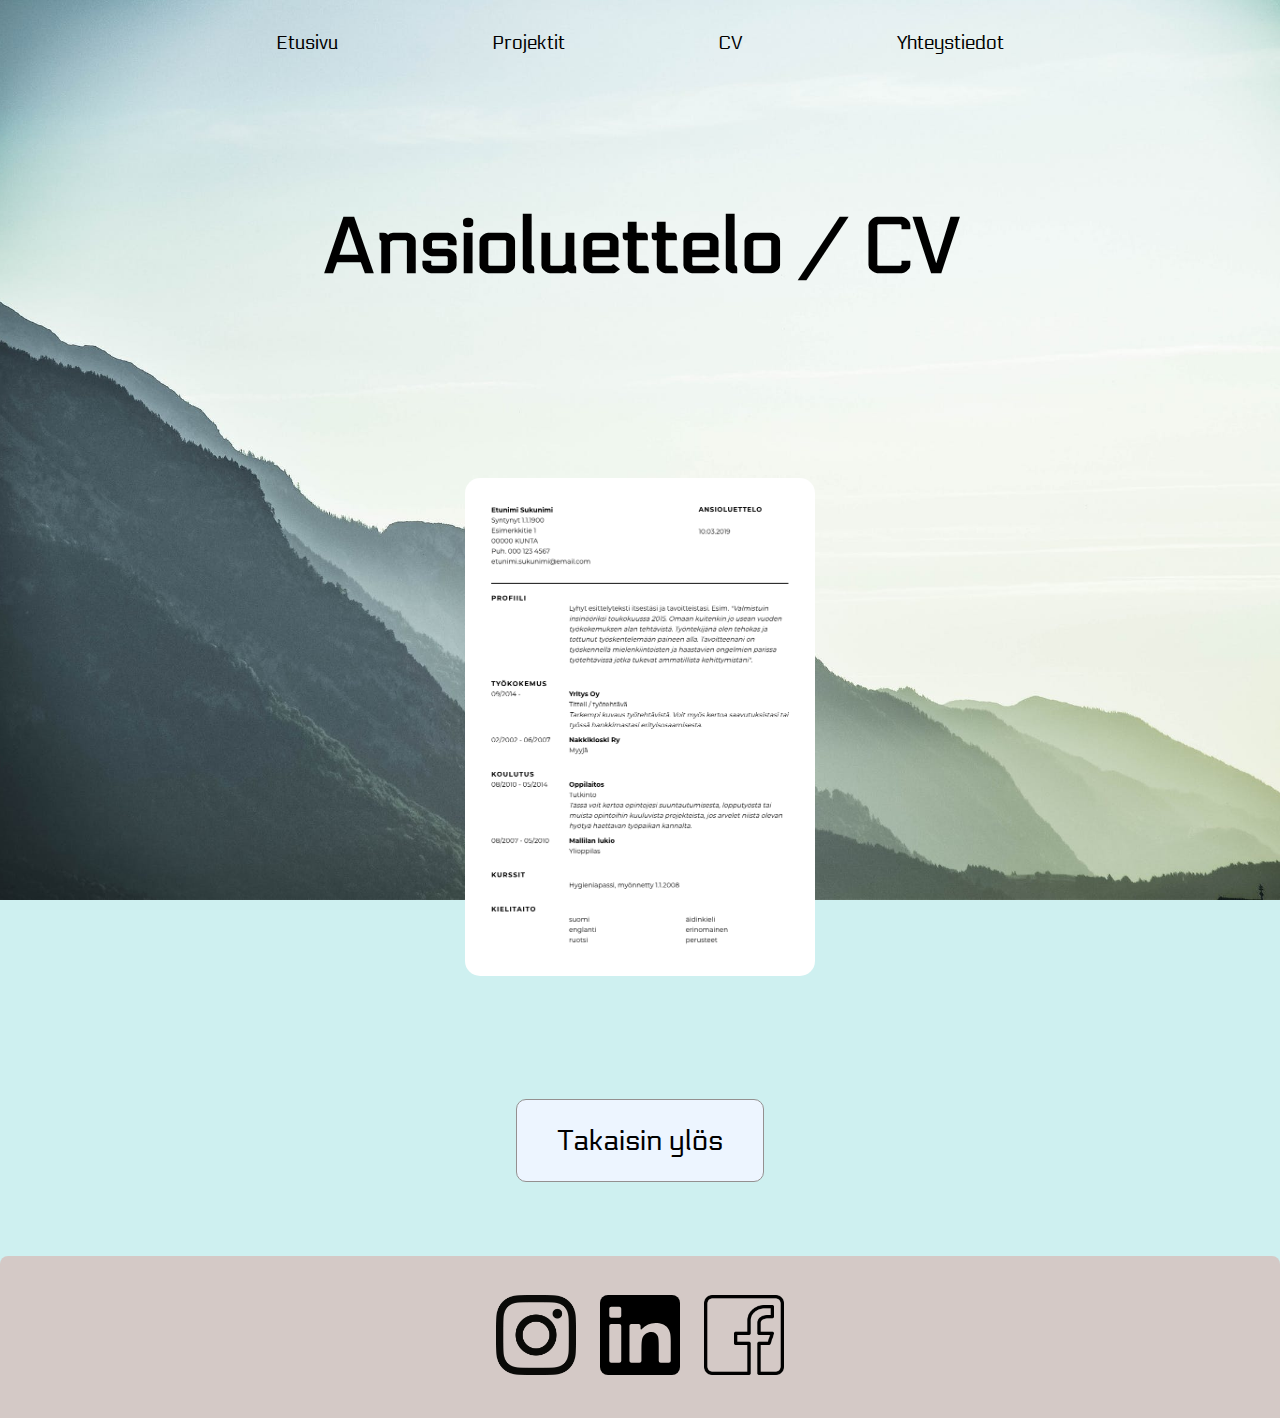
==== cv.html @ 3bc43d0e "initial commit" ====
<!DOCTYPE html>
<html lang="en">
  <head>
    <meta charset="UTF-8">
    <meta name="viewport" content="width=device-width, initial-scale=1.0">
    <meta http-equiv="X-UA-Compatible" content="ie=edge">
    <link rel="stylesheet" href="style.css">
    <title>Portfolio</title> 
  </head>
  <body>
    <div class="container">
      <header>
        <nav>
          <a href="#" class="hide-desktop">
            <img src="Hamburger_icon.svg.png" alt="toggle menu" class="menu" id="menu">
          </a>

          <ul class="show-desktop hide-mobile" id="nav">
            <li id="exit" class="exit-btn hide-desktop"><img src="cross-small-01-512.png" alt="exit menu"></li>
            <li><a href="index.html">Etusivu</a></li>
            <li><a href="projektit.html">Projektit</a></li>
            <li><a href="cv.html">CV</a></li>
            <li><a href="yhteystiedot.html">Yhteystiedot</a></li>
          </ul>
          
        </nav>
      </header>

      <section>
        <h1>Ansioluettelo / CV</h1>
          <a href="cv-malli.png">
          <img src="cv-malli.png" alt="profile picture" class="profile-pic">
          </a>
      </section>
    </div>


    <div class="container">
      <a href="#top" class="cta">Takaisin ylös</a>
    </div>

      
    <footer>
      <div class="footer-container">
        <div class="container">
          <ul>
            <li>
              <a href="#">
                <img src="ig-icon-5.png" class="ig-icon" alt="ig icon">
              </a>
            </li>
            <li>
              <a href="#">
                <img src="linkedin-icon.svg" class="linkedin-icon" alt="linkedin icon">
              </a>
            </li>
            <li>
              <a href="#">
                <img src="facebook-icon-4.png" class="facebook-icon" alt="facebook icon">
              </a>
            </li>
          </ul>
        </div>
      </div>
    </footer>

    
    <script>
    
      var menu = document.getElementById('menu');
      var nav= document.getElementById('nav');
      
      menu.addEventListener('click', function(e) {
        nav.classList.toggle('hide-mobile');
        e.preventDefault();
      });

      exit.addEventListener('click', function(e) {
        nav.classList.add('hide-mobile');
        e.preventDefault();
      });




    
    </script>


  </body>

</html>
---- style.css ----
@import url('https://fonts.googleapis.com/css?family=Electrolize|Enriqueta&display=swap');




body {
    margin: 0;
    background-image: url("pexels-photo-1054222.jpeg");
    
    background-color: rgb(206, 240, 240);
    
  
    background-attachment: fixed;
    background-position: center;
    background-repeat: no-repeat;
    background-size: cover;
    
    font-family: 'Enriqueta', serif;
    font-family: 'Electrolize', sans-serif;
}

p {
    font-size: .9em;
    line-height: 1.6em;
}

ul {
    list-style-type: none;
    margin: 0;
    padding: 0;
}

.container {
    text-align: center;
    padding: .8em 1.2em;
}

.hide-mobile {
    display: none;
}

header {
    display: flex;
    justify-content: space-around;
    padding: 1.5em 3em;
}

.menu {
    position: fixed;
    right: 0;
    padding-right: 1em;
    margin-top: -1.5em;
    width: 2em;
}

.profile-pic {
    width: 50%;
    margin: 2em;
    border-radius: 15px;
}


h1, .text {
    position: relative;
    z-index: 3;
}


h1 {
    font-size: 6vw;
    margin-bottom: 2em;
}

h2 {
    font-size: 1em;
}


.blue-box {
    margin: 0 auto;
    width: 80%;
    background: rgba(206, 213, 249, 0.678);
    border-radius: 35px;
}

.contact {
    display: initial;
    padding: 2em;

}

.projects {
  text-align: center;
}

.flex-container {
    display: flex;
    flex-flow: row wrap;
    justify-content: space-around;
    margin: 0;
    list-style: none;
  }

  .flex-item {
    background: rgba(206, 213, 249, 0.678);;
    padding: 10px;
    width: 65%;
    height: auto;
    margin-top: 1em;
    border-radius: 35px;
    font-size: 1em;
    text-align: center;
  }

.cta {
    background: #EDF5FF;
    width: calc(100% - 1em );
    max-width: 200px;
    display: block;
    color: black ;
    border-radius: 10px;
    padding: .8em;
    text-decoration: none;
    font-size: 1.2em;
    margin: 5% auto 5% ;
    position: relative;
    z-index: 4;
    border: 1px solid rgb(148, 144, 144);
}

.cta:hover {
    box-shadow: 0 12px 16px 0 rgba(0,0,0,0.24), 0 17px 50px 0 rgba(0,0,0,0.19);
}


footer {
    background: rgba(217, 170, 165, 0.555);
    padding: 1em 3em;
    border-top-left-radius: 8px;
    border-top-right-radius: 8px;
    
}

footer ul li {
    display: inline-block;
    margin: 10px;
}

#ig-icon {
    width: 3em;
}
#linkedin-icon {
    width: 3em;
}
#facebook-icon {
    width: 3em;
}

.ig-icon {    
    width: 3em;
}

.linkedin-icon {    
    width: 3em;
    border-radius: 8px;
}

.facebook-icon {    
    width: 3em;
}


nav ul {
    position: fixed;
    width: 60%;
    top: 0;
    right: 0;
    text-align: left;
    background: #86B3EC;
    height: 100%;
    z-index: 7;
    padding-top: 3em;
}

nav ul li a {
    color: black;
    text-decoration: none;
    display: block;
    width: 100%;
    padding: 1.3em 3em;
    background-color: #93C2FF;
}

nav ul li a:hover{
    background-color: #B7D6FF;
}

.exit-btn {
    margin-bottom: 1em;
    margin-top: -2em;
    text-align: right;
    padding: 0 1.4em;
}

.exit-btn img {
    width: 30px;
    cursor: pointer;
}

@media only screen and (min-width: 650px) {
        
    .menu {
        width: 2.5em;
    }

    .text {
        font-size: 1.3em;
    }

    
    .contact {
        display: flex;
        justify-content: space-evenly;
        padding: 2em;
    }

    h2 {
        font-size: 2.5vw;
    }

    .profile-pic {
        width: 350px;
    }

    
    .project-pic {
        width: 450px;
    }

    .flex-container {
        display: flex;
        flex-flow: row wrap;
        justify-content: space-around;
        margin: 1em;
        list-style: none;
      }
        
    .flex-item {
        background: rgba(206, 213, 249, 0.678);;
        padding: 2vw;
        width: 40vw;
        margin-top: 5vw;
        border-radius: 35px;
        text-align: center;
    }

    .ig-icon {    
        width: 5em;
    }
    
    .linkedin-icon {    
        width: 5em;
        border-radius: 8px;
    }
    
    .facebook-icon {    
        width: 5em;
    }

    .cta {
        font-size: 1.8em;
    }

    nav ul {
        width: 40%;
    }

}


@media only screen and (min-width: 1024px) {

    .show-desktop {
        display: block;
        margin: 0 auto 13% auto;
    }


    .hide-desktop {
        display: none;
    }

    header {
        padding-top: 0;
    }


    nav ul {
        font-size: 1.5vw;
        position: relative;
        width: auto;
        background: none;
        height: auto;
        display: flex;
        padding-top: 0;
    }

    nav ul li {
        float: left;
    }

    nav ul li a {
        width: inherit;
        background-color: initial;
        text-align: center;
        display: flex;
        padding: 1em 4em;
    }
    

    nav ul li a:hover{
        background-color: rgba(179, 167, 250, 0.5);
        border-radius: 20px;
    }

    .flex-item {
        font-size: 2vw;
    }

    #ig-icon {
        width: 6vw;
    }
    #linkedin-icon {
        width: 6vw;
    }
    #facebook-icon {
        width: 6vw;
    }



}
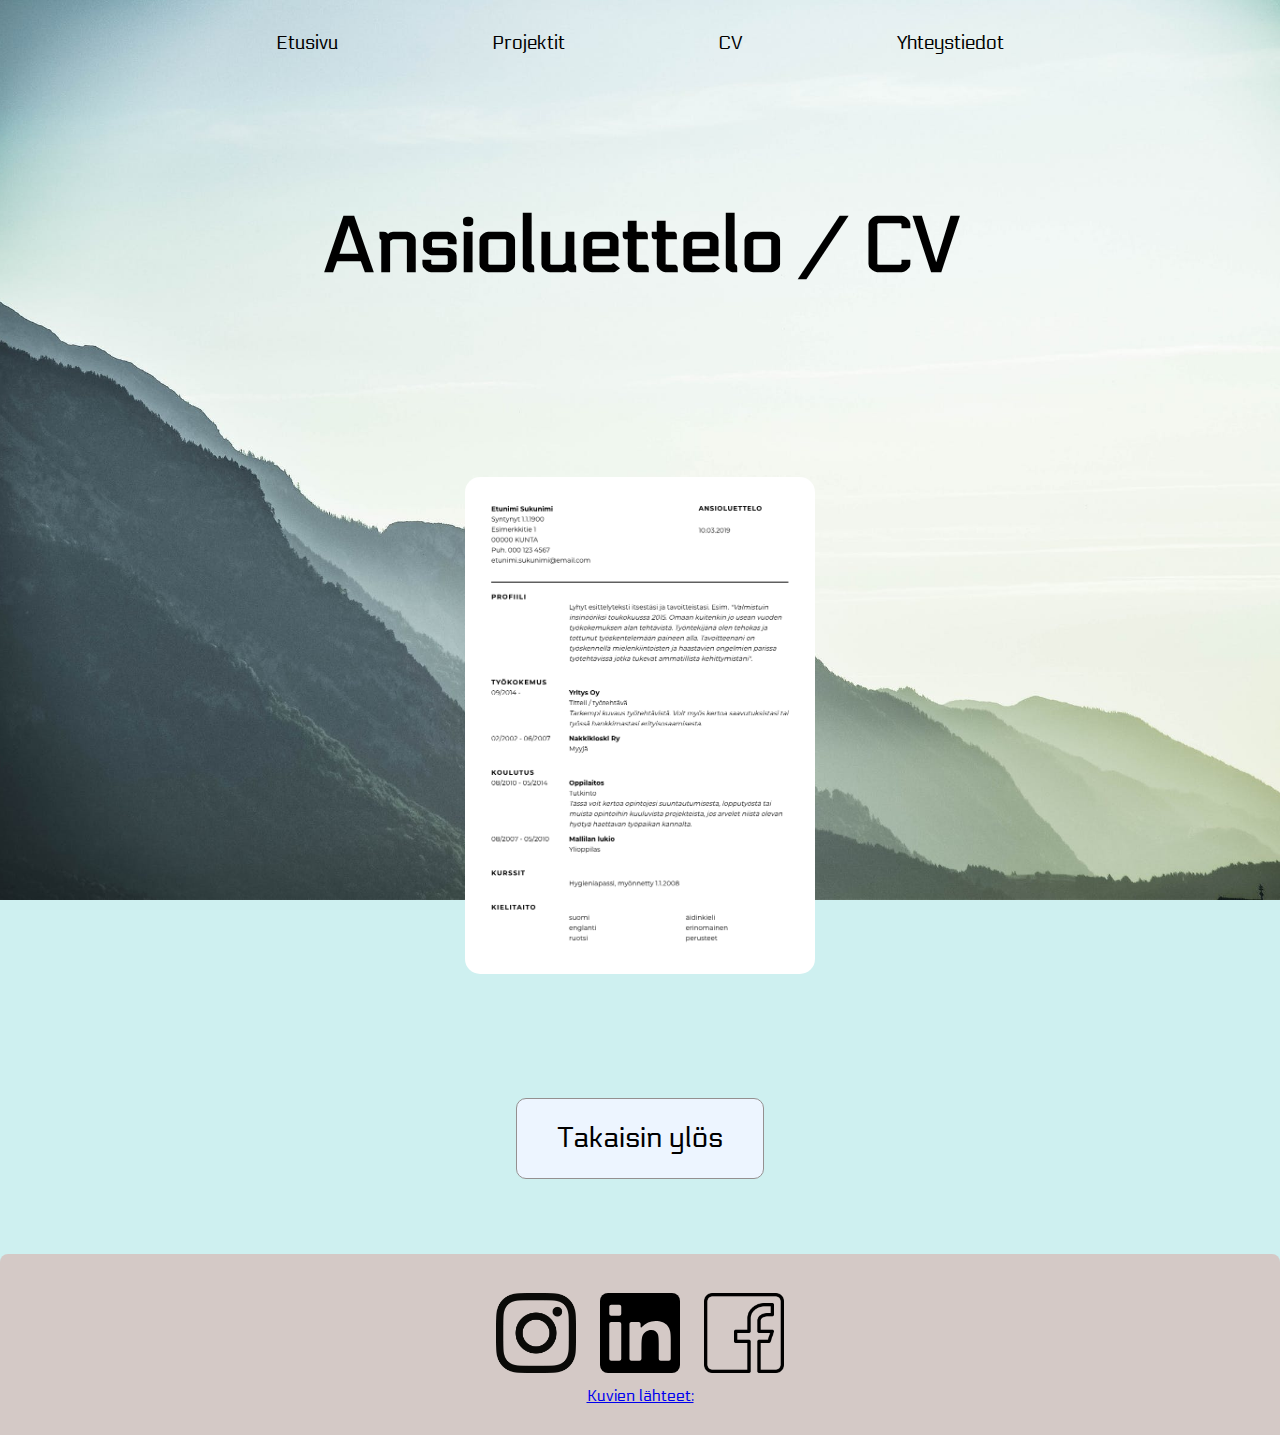
==== commit a12a8795: "Add files via upload" ====
--- a/cv.html
+++ b/cv.html
@@ -1,93 +1,99 @@
-<!DOCTYPE html>
-<html lang="en">
-  <head>
-    <meta charset="UTF-8">
-    <meta name="viewport" content="width=device-width, initial-scale=1.0">
-    <meta http-equiv="X-UA-Compatible" content="ie=edge">
-    <link rel="stylesheet" href="style.css">
-    <title>Portfolio</title> 
-  </head>
-  <body>
-    <div class="container">
-      <header>
-        <nav>
-          <a href="#" class="hide-desktop">
-            <img src="Hamburger_icon.svg.png" alt="toggle menu" class="menu" id="menu">
-          </a>
-
-          <ul class="show-desktop hide-mobile" id="nav">
-            <li id="exit" class="exit-btn hide-desktop"><img src="cross-small-01-512.png" alt="exit menu"></li>
-            <li><a href="index.html">Etusivu</a></li>
-            <li><a href="projektit.html">Projektit</a></li>
-            <li><a href="cv.html">CV</a></li>
-            <li><a href="yhteystiedot.html">Yhteystiedot</a></li>
-          </ul>
-          
-        </nav>
-      </header>
-
-      <section>
-        <h1>Ansioluettelo / CV</h1>
-          <a href="cv-malli.png">
-          <img src="cv-malli.png" alt="profile picture" class="profile-pic">
-          </a>
-      </section>
-    </div>
-
-
-    <div class="container">
-      <a href="#top" class="cta">Takaisin ylös</a>
-    </div>
-
-      
-    <footer>
-      <div class="footer-container">
-        <div class="container">
-          <ul>
-            <li>
-              <a href="#">
-                <img src="ig-icon-5.png" class="ig-icon" alt="ig icon">
-              </a>
-            </li>
-            <li>
-              <a href="#">
-                <img src="linkedin-icon.svg" class="linkedin-icon" alt="linkedin icon">
-              </a>
-            </li>
-            <li>
-              <a href="#">
-                <img src="facebook-icon-4.png" class="facebook-icon" alt="facebook icon">
-              </a>
-            </li>
-          </ul>
-        </div>
-      </div>
-    </footer>
-
-    
-    <script>
-    
-      var menu = document.getElementById('menu');
-      var nav= document.getElementById('nav');
-      
-      menu.addEventListener('click', function(e) {
-        nav.classList.toggle('hide-mobile');
-        e.preventDefault();
-      });
-
-      exit.addEventListener('click', function(e) {
-        nav.classList.add('hide-mobile');
-        e.preventDefault();
-      });
-
-
-
-
-    
-    </script>
-
-
-  </body>
-
-</html>
-
+<!DOCTYPE html>
+<html lang="en">
+  <head>
+    <meta charset="UTF-8">
+    <meta name="viewport" content="width=device-width, initial-scale=1.0">
+    <meta http-equiv="X-UA-Compatible" content="ie=edge">
+    <link rel="stylesheet" href="normalize.css-master/normalize.css-master/normalize.css">
+    <link rel="stylesheet" href="style.css">
+    <title>Portfolio</title> 
+  </head>
+  <body>
+    <div class="container">
+      <header>
+        <nav>
+          <a href="#" class="hide-desktop">
+            <img src="Hamburger_icon.svg.png" alt="toggle menu" class="menu" id="menu">
+          </a>
+
+          <ul class="show-desktop hide-mobile" id="nav">
+            <li id="exit" class="exit-btn hide-desktop"><img src="cross-small-01-512.png" alt="exit menu"></li>
+            <li><a href="index.html">Etusivu</a></li>
+            <li><a href="projektit.html">Projektit</a></li>
+            <li><a href="cv.html">CV</a></li>
+            <li><a href="yhteystiedot.html">Yhteystiedot</a></li>
+          </ul>
+          
+        </nav>
+      </header>
+
+      <section>
+        <h1>Ansioluettelo / CV</h1>
+          <a href="cv-malli.png">
+          <img src="cv-malli.png" alt="profile picture" class="profile-pic">
+          </a>
+      </section>
+    </div>
+
+
+    <div class="container">
+      <a href="#top" class="cta">Takaisin ylös</a>
+    </div>
+
+      
+    <footer>
+      <div class="footer-container">
+        <div class="container">
+          <ul>
+
+            <li>
+              <a href="#">
+                <img src="ig-icon-5.png" class="ig-icon" alt="ig icon">
+              </a>
+            </li>
+            <li>
+              <a href="#">
+                <img src="linkedin-icon.svg" class="linkedin-icon" alt="linkedin icon">
+              </a>
+            </li>
+            <li>
+              <a href="#">
+                <img src="facebook-icon-4.png" class="facebook-icon" alt="facebook icon">
+              </a>
+            </li>
+          </ul>
+          
+          <div>
+            <a href="lahteet.html">Kuvien lähteet:</a> 
+          </div>
+        </div>
+      </div>
+    </footer>
+
+    
+    <script>
+    
+      var menu = document.getElementById('menu');
+      var nav= document.getElementById('nav');
+      
+      menu.addEventListener('click', function(e) {
+        nav.classList.toggle('hide-mobile');
+        e.preventDefault();
+      });
+
+      exit.addEventListener('click', function(e) {
+        nav.classList.add('hide-mobile');
+        e.preventDefault();
+      });
+
+
+
+
+    
+    </script>
+
+
+  </body>
+
+</html>
+
